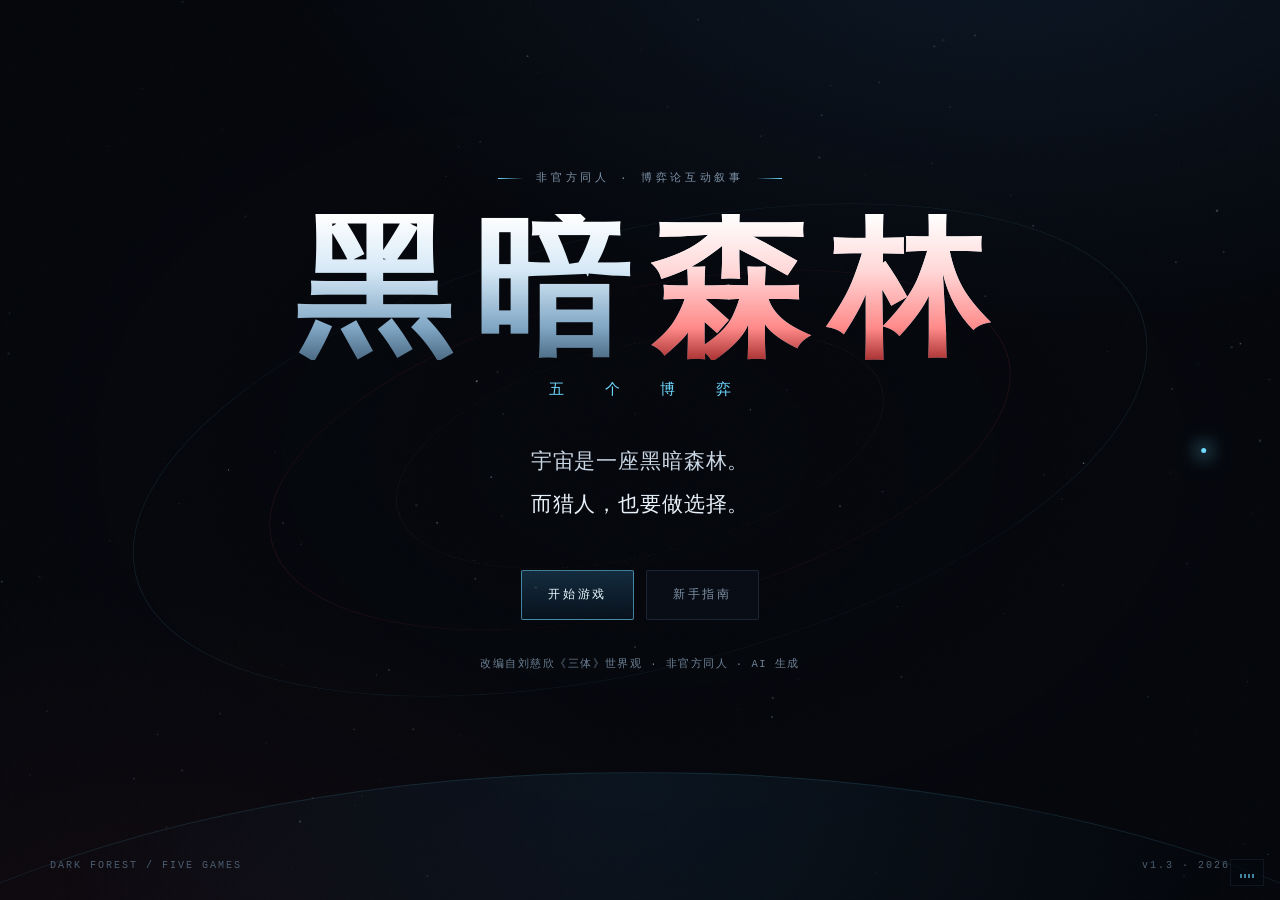
==== dark-forest/index.html @ c21eb66d "refactor: 将游戏移入 dark-forest/ 目录，根目录改为入口" ====
<!DOCTYPE html>
<html lang="zh-CN">
<head>
<meta charset="utf-8">
<meta name="viewport" content="width=device-width, initial-scale=1, viewport-fit=cover">
<meta name="theme-color" content="#04060b">
<meta name="color-scheme" content="dark">
<title>黑暗森林 · 五个博弈</title>
<meta name="description" content="一款以《三体》为背景的博弈论互动叙事游戏。五个章节，五场选择。读过原著会看见另一层，没读过也能玩懂。">
<meta name="generator" content="AI-generated (DeepSeek)">
<meta property="og:type" content="website">
<meta property="og:locale" content="zh_CN">
<meta property="og:title" content="黑暗森林 · 五个博弈">
<meta property="og:description" content="一款以《三体》为背景的博弈论互动叙事游戏。五个章节，五场选择。读过原著会看见另一层，没读过也能玩懂。">
<meta property="og:image" content="screenshots/og.png">
<meta name="twitter:card" content="summary_large_image">
<meta name="twitter:title" content="黑暗森林 · 五个博弈">
<meta name="twitter:description" content="五个章节，五场选择。读过原著，会看见另一层；没读过，也能玩懂。">
<link rel="icon" href="data:image/svg+xml,%3Csvg xmlns='http://www.w3.org/2000/svg' viewBox='0 0 64 64'%3E%3Crect width='64' height='64' fill='%2304060b'/%3E%3Ccircle cx='32' cy='32' r='18' fill='none' stroke='%236fd9ff' stroke-width='2' opacity='.5'/%3E%3Ccircle cx='32' cy='32' r='6' fill='%23ff5d5d'/%3E%3C/svg%3E">
<link rel="stylesheet" href="css/style.css">
</head>
<body>
<canvas id="starfield" aria-hidden="true"></canvas>
<div id="grain" aria-hidden="true"></div>
<div id="app" aria-live="polite"></div>

<button id="sound-toggle" class="sound-toggle" type="button" aria-label="声音设置" title="声音设置" aria-haspopup="dialog" aria-expanded="false">
  <span class="sound-bars" aria-hidden="true"><i></i><i></i><i></i><i></i></span>
  <span class="sound-label">声音</span>
</button>

<noscript><p style="color:#e8f0fa;font:16px/1.8 sans-serif;padding:48px;text-align:center">这个实验需要 JavaScript 才能运行。请在浏览器设置中启用它。</p></noscript>

<script src="js/data.js"></script>
<script src="js/core.js"></script>
<script src="js/handbook.js"></script>
<script src="js/chapters.js"></script>
<script src="js/app.js"></script>
</body>
</html>
---- dark-forest/css/style.css ----
/* =========================================================
   黑暗森林 · 五个博弈
   A game-theory interactive fiction — visual system
   ========================================================= */

:root{
  --bg:#04060b;
  --bg-2:#070b12;
  --panel:rgba(11,17,28,.66);
  --panel-solid:#0b111c;
  --line:rgba(126,170,210,.16);
  --line-strong:rgba(126,190,235,.32);
  --ink:#e9f1fa;
  --ink-2:#b9c8d9;
  --dim:#7f93a8;
  --faint:#4d5e71;
  --cyan:#6fd9ff;
  --cyan-soft:rgba(111,217,255,.14);
  --teal:#5eead4;
  --red:#ff5d5d;
  --red-soft:rgba(255,93,93,.13);
  --gold:#f2c879;
  --gold-soft:rgba(242,200,121,.13);
  --violet:#a78bfa;
  --serif:"Noto Serif SC","Source Han Serif SC","Songti SC","STSong","SimSun",serif;
  --sans:"Inter","HarmonyOS Sans SC","PingFang SC","Microsoft YaHei",system-ui,-apple-system,sans-serif;
  --mono:"JetBrains Mono","SFMono-Regular",Consolas,"Liberation Mono",monospace;
  --shadow:0 24px 80px -30px rgba(0,0,0,.9);
}

*,*::before,*::after{box-sizing:border-box}
html{-webkit-text-size-adjust:100%}
html,body{margin:0;padding:0}
body{
  background:var(--bg);
  color:var(--ink);
  font-family:var(--sans);
  font-size:16px;
  line-height:1.7;
  min-height:100vh;
  overflow-x:hidden;
  -webkit-font-smoothing:antialiased;
  text-rendering:optimizeLegibility;
}
::selection{background:rgba(111,217,255,.28);color:#fff}
button{font:inherit;color:inherit;background:none;border:0;cursor:pointer}
h1,h2,h3,h4,p,blockquote,figure{margin:0}
a{color:var(--cyan);text-decoration:none;border-bottom:1px solid rgba(111,217,255,.3)}
a:hover{border-bottom-color:var(--cyan)}
:focus-visible{outline:2px solid var(--cyan);outline-offset:4px;border-radius:2px}

/* ---------- background ---------- */
#starfield{position:fixed;inset:0;width:100%;height:100%;z-index:0;display:block}
body::before{
  content:"";position:fixed;inset:0;z-index:1;pointer-events:none;
  background:
    radial-gradient(1200px 700px at 78% -10%,rgba(40,90,140,.20),transparent 60%),
    radial-gradient(900px 600px at 12% 108%,rgba(90,30,40,.14),transparent 65%),
    radial-gradient(600px 400px at 50% 50%,rgba(6,10,18,0) 0%,rgba(4,6,11,.55) 100%);
}
#grain{
  position:fixed;inset:-50%;z-index:1;pointer-events:none;opacity:.045;
  background-image:url("data:image/svg+xml,%3Csvg xmlns='http://www.w3.org/2000/svg' width='140' height='140'%3E%3Cfilter id='n'%3E%3CfeTurbulence type='fractalNoise' baseFrequency='.9' numOctaves='3'/%3E%3C/filter%3E%3Crect width='140' height='140' filter='url(%23n)' opacity='.55'/%3E%3C/svg%3E");
  animation:grain 8s steps(6) infinite;
}
@keyframes grain{
  0%{transform:translate(0,0)}20%{transform:translate(-2%,1%)}40%{transform:translate(1%,-2%)}
  60%{transform:translate(-1%,-1%)}80%{transform:translate(2%,2%)}100%{transform:translate(0,0)}
}
#app{position:relative;z-index:2}

/* ---------- primitives ---------- */
.wrap{width:min(1180px,calc(100% - 56px));margin:0 auto}
.screen{min-height:100vh;min-height:100svh;display:flex;flex-direction:column;padding:0 0 56px}
.screen--center{justify-content:center}
.eyebrow{
  font-family:var(--mono);font-size:11px;letter-spacing:.34em;text-transform:uppercase;
  color:var(--dim);display:flex;align-items:center;gap:12px;
}
.eyebrow::before{content:"";width:26px;height:1px;background:linear-gradient(90deg,var(--cyan),transparent)}
.eyebrow--center{justify-content:center}
.eyebrow--center::after{content:"";width:26px;height:1px;background:linear-gradient(270deg,var(--cyan),transparent)}
.rule{height:1px;background:linear-gradient(90deg,var(--line-strong),rgba(126,170,210,0));border:0;margin:22px 0}
.dim{color:var(--dim)}
.mono{font-family:var(--mono);font-variant-numeric:tabular-nums}
.serif{font-family:var(--serif)}
.hl{color:var(--cyan)}
.hl-red{color:var(--red)}
.hl-gold{color:var(--gold)}
.nowrap{white-space:nowrap}

/* ---------- buttons ---------- */
.btn{
  position:relative;display:inline-flex;align-items:center;justify-content:center;gap:10px;
  padding:14px 26px;border:1px solid var(--line-strong);border-radius:2px;
  font-family:var(--mono);font-size:12px;letter-spacing:.22em;text-transform:uppercase;
  color:var(--ink);background:rgba(12,19,30,.5);
  transition:background .25s,border-color .25s,color .25s,transform .2s,box-shadow .25s;
  overflow:hidden;
}
.btn::after{
  content:"";position:absolute;inset:0;background:linear-gradient(90deg,transparent,rgba(111,217,255,.16),transparent);
  transform:translateX(-120%);transition:transform .6s ease;
}
.btn:hover{border-color:var(--cyan);background:rgba(20,40,60,.55);color:#fff;box-shadow:0 0 0 1px rgba(111,217,255,.18),0 12px 40px -18px rgba(111,217,255,.5)}
.btn:hover::after{transform:translateX(120%)}
.btn:active{transform:translateY(1px)}
.btn--primary{border-color:rgba(111,217,255,.55);background:linear-gradient(180deg,rgba(31,74,104,.55),rgba(10,24,38,.65));color:#eaf9ff}
.btn--primary:hover{background:linear-gradient(180deg,rgba(40,100,140,.7),rgba(12,30,48,.8))}
.btn--ghost{border-color:var(--line);color:var(--dim)}
.btn--ghost:hover{color:var(--ink);border-color:var(--line-strong)}
.btn--danger{border-color:rgba(255,93,93,.5);color:#ffd9d9}
.btn--danger:hover{border-color:var(--red);background:rgba(60,16,20,.6);box-shadow:0 0 0 1px rgba(255,93,93,.2),0 12px 40px -18px rgba(255,93,93,.5)}
.btn--sm{padding:10px 18px;font-size:11px;letter-spacing:.16em}
.btn[disabled]{opacity:.35;pointer-events:none}
.btn-row{display:flex;flex-wrap:wrap;gap:12px;align-items:center}

/* =========================================================
   TITLE
   ========================================================= */
.screen--title{position:relative;justify-content:center;overflow:hidden}
.title-orbit{position:absolute;inset:0;pointer-events:none;display:grid;place-items:center;z-index:-1}
.title-orbit i{
  position:absolute;border:1px solid rgba(111,217,255,.10);border-radius:50%;
  width:min(88vw,1040px);aspect-ratio:1;transform:rotate(-14deg) scaleY(.42);
  animation:orbit 46s linear infinite;
}
.title-orbit i:nth-child(2){width:min(66vw,760px);border-color:rgba(255,93,93,.10);animation-duration:34s;animation-direction:reverse}
.title-orbit i:nth-child(3){width:min(44vw,500px);border-style:dashed;border-color:rgba(242,200,121,.10);animation-duration:60s}
.title-orbit b{
  position:absolute;width:5px;height:5px;border-radius:50%;background:var(--cyan);
  box-shadow:0 0 18px 4px rgba(111,217,255,.6);
  animation:orbit 46s linear infinite;
  offset-path:ellipse(44vw 18.5vw at 50% 50%);
}
@keyframes orbit{to{transform:rotate(346deg) scaleY(.42)}}

.title-horizon{
  position:absolute;left:50%;bottom:-58vw;width:150vw;height:68vw;
  transform:translateX(-50%);border-radius:50%;
  border-top:1px solid rgba(111,217,255,.12);
  background:radial-gradient(circle at 50% 0%,rgba(34,82,120,.18),rgba(4,6,11,0) 46%);
  pointer-events:none;z-index:-1;
}

.title-wrap{position:relative;text-align:center;display:flex;flex-direction:column;align-items:center;gap:0}
.game-title{
  font-family:var(--serif);font-weight:600;
  font-size:clamp(58px,13vw,156px);line-height:.94;letter-spacing:.14em;
  margin:26px 0 0;padding-left:.14em;
  background:linear-gradient(180deg,#ffffff 0%,#d7e9f7 38%,#7fa6c4 78%,#4d6b85 100%);
  -webkit-background-clip:text;background-clip:text;color:transparent;
  filter:drop-shadow(0 0 42px rgba(111,217,255,.18));
  animation:titleIn 1.6s cubic-bezier(.16,.84,.24,1) both;
}
.game-title span{display:inline-block}
.game-title span+span{background:linear-gradient(180deg,#fff 0%,#ffd9d9 38%,#ff8a8a 78%,#a33 100%);-webkit-background-clip:text;background-clip:text;color:transparent}
@keyframes titleIn{from{opacity:0;transform:translateY(26px) scale(.985);filter:blur(12px)}to{opacity:1;transform:none;filter:blur(0)}}
.title-cn{
  font-family:var(--mono);font-size:clamp(12px,1.35vw,15px);letter-spacing:1.05em;
  color:var(--cyan);margin-top:18px;padding-left:1.05em;opacity:.9;
  animation:rise .9s .5s both;
}
.title-lead{
  margin-top:36px;font-family:var(--serif);font-size:clamp(16px,1.7vw,21px);
  line-height:2.05;color:#c9d6e4;letter-spacing:.04em;
  animation:rise .9s .68s both;
}
.title-lead b{color:var(--ink);font-weight:500}
.title-wrap .btn-row{margin-top:44px;animation:rise .9s .86s both}
.title-foot{
  margin-top:34px;font-family:var(--mono);font-size:10.5px;letter-spacing:.14em;
  color:#6d8095;line-height:2;animation:rise .9s 1s both;
  display:flex;align-items:center;justify-content:center;flex-wrap:wrap;gap:10px;
}
.title-reset{
  font-family:var(--mono);font-size:9.5px;letter-spacing:.1em;color:var(--faint);
  border-bottom:1px solid rgba(126,170,210,.18);padding:0 0 1px;
  transition:color .2s,border-color .2s;
}
.title-reset:hover{color:var(--dim);border-bottom-color:var(--line-strong)}
.title-version{
  position:absolute;left:0;right:0;bottom:26px;display:flex;justify-content:space-between;
  font-family:var(--mono);font-size:10px;letter-spacing:.2em;color:var(--faint);
}
@keyframes rise{from{opacity:0;transform:translateY(16px)}to{opacity:1;transform:none}}

/* =========================================================
   HUD
   ========================================================= */
.hud{
  position:sticky;top:0;z-index:30;
  display:flex;align-items:center;gap:22px;
  padding:14px 28px;
  background:linear-gradient(180deg,rgba(4,7,12,.92),rgba(4,7,12,.55));
  border-bottom:1px solid var(--line);
  backdrop-filter:blur(14px);-webkit-backdrop-filter:blur(14px);
}
.hud-left{display:flex;align-items:baseline;gap:12px;min-width:0}
.hud-num{font-family:var(--mono);font-size:12px;color:var(--cyan);letter-spacing:.1em}
.hud-title{font-family:var(--serif);font-size:16px;letter-spacing:.14em;white-space:nowrap}
.hud-en{font-family:var(--mono);font-size:9px;letter-spacing:.26em;color:var(--faint);white-space:nowrap}
.hud-mid{display:flex;align-items:center;gap:7px;margin-left:auto}
.pip{width:26px;height:3px;background:rgba(126,170,210,.16);transition:background .4s,box-shadow .4s}
.pip.is-done{background:rgba(111,217,255,.55)}
.pip.is-now{background:var(--cyan);box-shadow:0 0 12px rgba(111,217,255,.8)}
.hud-right{font-family:var(--mono);font-size:10px;letter-spacing:.18em;color:var(--gold);white-space:nowrap}
.hud-right::before{content:"◇ ";color:var(--faint)}

/* =========================================================
   STAGE
   ========================================================= */
.stage{
  width:min(1180px,calc(100% - 56px));margin:30px auto 0;
  display:grid;grid-template-columns:minmax(0,1.32fr) minmax(370px,.92fr);
  gap:22px;align-items:start;flex:1;
}
.stage-main,.stage-side{display:flex;flex-direction:column;gap:18px;min-width:0}
.stage-side .panel{padding:18px 20px}
.stage-side .panel-head{padding-bottom:12px;margin-bottom:14px}
.panel{
  position:relative;background:var(--panel);border:1px solid var(--line);
  box-shadow:var(--shadow);backdrop-filter:blur(12px);-webkit-backdrop-filter:blur(12px);
  padding:20px 22px;
}
.panel::before,.panel::after{content:"";position:absolute;width:10px;height:10px;border:1px solid var(--line-strong);pointer-events:none}
.panel::before{top:-1px;left:-1px;border-right:0;border-bottom:0}
.panel::after{bottom:-1px;right:-1px;border-left:0;border-top:0}
.panel-head{
  display:flex;align-items:center;justify-content:space-between;gap:14px;
  padding-bottom:14px;margin-bottom:16px;border-bottom:1px solid var(--line);
}
.panel-kicker{font-family:var(--mono);font-size:10px;letter-spacing:.3em;color:var(--cyan)}
.panel-meta{font-family:var(--mono);font-size:10px;letter-spacing:.14em;color:var(--faint)}
.panel h4{margin:0 0 12px;font-family:var(--serif);font-size:17px;letter-spacing:.08em;font-weight:500}
.panel-note{font-size:12.5px;color:var(--dim);line-height:1.9}
.panel--flush{padding:0;overflow:hidden}

/* scene strip */
.scene{
  position:relative;background:linear-gradient(180deg,rgba(10,16,26,.72),rgba(5,9,15,.86));
  border:1px solid var(--line);overflow:hidden;min-height:250px;
  display:grid;place-items:center;
}
.scene::after{
  content:"";position:absolute;inset:0;pointer-events:none;
  background:repeating-linear-gradient(0deg,rgba(255,255,255,.022) 0 1px,transparent 1px 3px);
  mix-blend-mode:overlay;
}
.scene svg{width:100%;height:auto;display:block;max-height:330px}
.scene-caption{
  position:absolute;left:18px;bottom:14px;right:18px;display:flex;justify-content:space-between;gap:16px;
  font-family:var(--mono);font-size:9.5px;letter-spacing:.2em;color:var(--dim);z-index:2;
}
.scene-caption b{color:var(--ink-2);font-weight:400}
.scene-tag{
  position:absolute;top:14px;left:18px;font-family:var(--mono);font-size:9px;
  letter-spacing:.24em;color:var(--red);border:1px solid rgba(255,93,93,.35);
  padding:4px 8px;background:rgba(40,8,10,.5);z-index:2;
}
.scene-tag.is-calm{color:var(--teal);border-color:rgba(94,234,212,.3);background:rgba(6,30,28,.5)}

/* radar */
.radar-sweep{transform-origin:200px 150px;animation:sweep 4.5s linear infinite}
@keyframes sweep{to{transform:rotate(360deg)}}
.blip{animation:blip 3.2s ease-in-out infinite}
.blip:nth-child(2){animation-delay:.8s}
.blip:nth-child(3){animation-delay:1.6s}
@keyframes blip{0%,100%{opacity:.28}50%{opacity:1}}

/* =========================================================
   METERS
   ========================================================= */
.meter{margin:0 0 14px}
.meter:last-child{margin-bottom:0}
.meter-top{display:flex;justify-content:space-between;align-items:baseline;gap:10px;margin-bottom:7px}
.meter-top span{font-family:var(--mono);font-size:10px;letter-spacing:.22em;color:var(--dim)}
.meter-top b{font-family:var(--mono);font-size:15px;font-weight:500;letter-spacing:.04em;color:var(--ink);font-variant-numeric:tabular-nums}
.meter-track{position:relative;height:6px;background:rgba(126,170,210,.12);overflow:visible}
.meter-track i{
  position:absolute;inset:0 auto 0 0;width:0;display:block;
  background:linear-gradient(90deg,rgba(111,217,255,.4),var(--cyan));
  transition:width .9s cubic-bezier(.2,.8,.2,1),background .4s;
  box-shadow:0 0 16px rgba(111,217,255,.45);
}
.meter[data-tone="red"] .meter-track i{background:linear-gradient(90deg,rgba(255,93,93,.35),var(--red));box-shadow:0 0 16px rgba(255,93,93,.45)}
.meter[data-tone="gold"] .meter-track i{background:linear-gradient(90deg,rgba(242,200,121,.3),var(--gold));box-shadow:0 0 16px rgba(242,200,121,.4)}
.meter[data-tone="teal"] .meter-track i{background:linear-gradient(90deg,rgba(94,234,212,.3),var(--teal));box-shadow:0 0 16px rgba(94,234,212,.35)}
.meter-track em{
  position:absolute;top:-5px;bottom:-5px;width:1px;background:rgba(255,93,93,.7);
  box-shadow:0 0 10px rgba(255,93,93,.6);
}
.meter-track em::after{
  content:attr(data-label);position:absolute;top:12px;left:50%;transform:translateX(-50%);
  font-family:var(--mono);font-size:8px;letter-spacing:.16em;color:var(--red);white-space:nowrap;
}
.meter.has-marker{margin-bottom:30px}
.meter-row{display:grid;grid-template-columns:1fr 1fr 1fr;gap:0;margin-bottom:4px}
.meter-row .meter{margin:0 0 16px;padding-right:16px;border-right:1px solid rgba(126,170,210,.12)}
.meter-row .meter:last-child{border-right:0;padding-right:0;margin-right:0}
.meter-row .meter-top b{font-size:13px}
.meter-row .meter-top span{font-size:9px;letter-spacing:.12em}
.meter-row .meter.has-marker{margin-bottom:26px}
.meter-row .meter-track em::after{font-size:7px;letter-spacing:.06em;left:0;transform:none}
.meter-legend{display:flex;gap:16px;margin-top:6px;font-family:var(--mono);font-size:9px;letter-spacing:.14em;color:var(--faint)}

/* =========================================================
   CHOICES
   ========================================================= */
.choices{display:flex;flex-direction:column;gap:8px;margin-top:4px}
.choice{
  position:relative;display:grid;grid-template-columns:28px minmax(0,1fr) auto;align-items:center;gap:13px;
  width:100%;text-align:left;padding:11px 14px;border:1px solid var(--line);
  background:rgba(8,14,23,.55);transition:border-color .2s,background .2s,transform .15s;
}
.choice:hover{border-color:rgba(111,217,255,.55);background:rgba(16,30,46,.7);transform:translateX(3px)}
.choice:hover .choice-key{color:var(--cyan);border-color:var(--cyan)}
.choice:active{transform:translateX(3px) scale(.995)}
.choice-key{
  display:grid;place-items:center;width:24px;height:24px;border:1px solid var(--line-strong);
  font-family:var(--mono);font-size:11px;color:var(--dim);transition:color .2s,border-color .2s;
}
.choice-main b{display:block;font-family:var(--serif);font-size:15px;font-weight:500;letter-spacing:.08em;color:var(--ink)}
.choice-main small{display:block;margin-top:2px;font-size:11.5px;line-height:1.55;color:var(--dim)}
.choice-tag{font-family:var(--mono);font-size:9.5px;letter-spacing:.12em;color:var(--faint);white-space:nowrap;text-align:right}
.choice-tag b{display:block;font-size:11px;font-weight:400;color:var(--ink-2);letter-spacing:.04em}
.choice[data-tone="red"]:hover{border-color:rgba(255,93,93,.6);background:rgba(46,14,18,.55)}
.choice[data-tone="red"]:hover .choice-key{color:var(--red);border-color:var(--red)}
.choice[data-tone="gold"]:hover{border-color:rgba(242,200,121,.6);background:rgba(40,32,14,.5)}
.choice[data-tone="gold"]:hover .choice-key{color:var(--gold);border-color:var(--gold)}
.choice[disabled]{opacity:.32;pointer-events:none}
.choice--compact{padding:9px 14px}
.choice--compact .choice-main b{font-size:14px}
.choice--compact .choice-main small{display:inline;margin-left:8px;font-size:11px}
.choice.is-armed{border-color:var(--red);background:rgba(46,10,14,.65);animation:pulseRed 1.2s ease-in-out infinite}
@keyframes pulseRed{0%,100%{box-shadow:0 0 0 0 rgba(255,93,93,.0)}50%{box-shadow:0 0 0 4px rgba(255,93,93,.12)}}

/* =========================================================
   MATRIX
   ========================================================= */
.matrix{width:100%;border-collapse:collapse;font-family:var(--mono);font-size:12px}
.matrix th,.matrix td{border:1px solid var(--line);padding:9px 8px;text-align:center;transition:background .35s,color .35s}
.matrix thead th{font-size:9.5px;letter-spacing:.14em;color:var(--dim);font-weight:400;background:rgba(126,170,210,.04)}
.matrix tbody th{font-size:10px;letter-spacing:.12em;color:var(--dim);font-weight:400;text-align:right;padding-right:12px;background:rgba(126,170,210,.04);white-space:nowrap}
.matrix td{color:var(--ink-2);font-size:13px}
.matrix td b{font-weight:500;color:var(--ink)}
.matrix td.is-pos{color:var(--teal)}
.matrix td.is-neg{color:#ff9d9d}
.matrix td.is-pick{background:rgba(111,217,255,.13);box-shadow:inset 0 0 0 1px rgba(111,217,255,.5)}
.matrix td.is-result{background:rgba(255,93,93,.16);box-shadow:inset 0 0 0 1px rgba(255,93,93,.55)}
.matrix td.is-result.is-pos{background:rgba(94,234,212,.13);box-shadow:inset 0 0 0 1px rgba(94,234,212,.45)}
.matrix-cap{font-family:var(--mono);font-size:9px;letter-spacing:.16em;color:var(--faint);margin-top:10px;text-align:center}

/* =========================================================
   LOG
   ========================================================= */
.log{display:flex;flex-direction:column;gap:0}
.log-line{
  position:relative;padding:10px 0 10px 22px;border-left:1px solid var(--line);
  font-size:13.5px;line-height:1.8;color:var(--ink-2);
}
.log-line::before{
  content:"";position:absolute;left:-3.5px;top:18px;width:6px;height:6px;border-radius:50%;
  background:var(--faint);box-shadow:0 0 0 3px var(--bg);
}
.log-line b{color:var(--ink);font-weight:500}
.log-line.is-you::before{background:var(--cyan);box-shadow:0 0 0 3px var(--bg),0 0 12px rgba(111,217,255,.7)}
.log-line.is-them::before{background:var(--red);box-shadow:0 0 0 3px var(--bg),0 0 12px rgba(255,93,93,.6)}
.log-line.is-sys::before{background:var(--gold)}
.log-line .tag{
  font-family:var(--mono);font-size:9px;letter-spacing:.18em;color:var(--faint);
  display:block;margin-bottom:3px;
}
.log-line .delta{font-family:var(--mono);font-size:11px;letter-spacing:.06em;margin-left:6px}
.log-line .delta.up{color:var(--teal)}
.log-line .delta.down{color:#ff8d8d}
.log-line.is-new{animation:logIn .6s cubic-bezier(.2,.8,.2,1) both}
@keyframes logIn{from{opacity:0;transform:translateX(-8px)}to{opacity:1;transform:none}}
.log-empty{font-family:var(--mono);font-size:10px;letter-spacing:.18em;color:var(--faint);padding:18px 0}
.log-scroll{
  max-height:322px;overflow-y:auto;padding-right:8px;
  scrollbar-width:thin;scrollbar-color:rgba(126,170,210,.25) transparent;
}
.log-scroll::-webkit-scrollbar{width:4px}
.log-scroll::-webkit-scrollbar-thumb{background:rgba(126,170,210,.25);border-radius:2px}
.log-scroll .log-line{padding-top:9px;padding-bottom:9px}

/* =========================================================
   BRIEF
   ========================================================= */
.brief{position:relative;width:min(880px,calc(100% - 56px));margin:0 auto;padding:8vh 0 40px;flex:1}
.brief-num{
  position:absolute;right:-4%;top:-2%;font-family:var(--serif);font-size:clamp(180px,30vw,360px);
  line-height:.8;color:transparent;-webkit-text-stroke:1px rgba(126,170,210,.10);
  pointer-events:none;user-select:none;z-index:-1;
}
.brief-title{
  font-family:var(--serif);font-size:clamp(38px,6vw,64px);font-weight:500;letter-spacing:.14em;
  margin:22px 0 6px;line-height:1.1;
}
.brief-en{font-family:var(--mono);font-size:11px;letter-spacing:.42em;color:var(--dim)}
.epigraph{
  margin:36px 0;padding:22px 0 22px 26px;border-left:1px solid rgba(242,200,121,.5);
  font-family:var(--serif);font-size:clamp(17px,2vw,21px);line-height:2;color:var(--gold);
  letter-spacing:.04em;
}
.epigraph cite{display:block;margin-top:12px;font-family:var(--mono);font-size:10px;letter-spacing:.22em;color:var(--faint);font-style:normal}
.prose p{font-family:var(--serif);font-size:16.5px;line-height:2.15;color:var(--ink-2);margin:0 0 18px;letter-spacing:.02em}
.prose p strong{color:var(--ink);font-weight:500}
.prose p .em{color:var(--cyan)}
.brief-rules{
  margin:32px 0;padding:18px 22px;border:1px dashed rgba(126,170,210,.28);
  background:rgba(8,14,22,.4);display:grid;grid-template-columns:repeat(auto-fit,minmax(180px,1fr));gap:16px;
}
.brief-rules div{font-size:12.5px;line-height:1.7;color:var(--dim)}
.brief-rules b{display:block;font-family:var(--mono);font-size:9.5px;letter-spacing:.2em;color:var(--cyan);margin-bottom:4px;font-weight:400}
.brief-cta{display:flex;align-items:center;gap:20px;margin-top:40px;flex-wrap:wrap}
.brief-cta .hint{font-family:var(--mono);font-size:10px;letter-spacing:.16em;color:var(--faint)}

/* =========================================================
   DEBRIEF
   ========================================================= */
.debrief{width:min(980px,calc(100% - 56px));margin:0 auto;padding:56px 0 40px;flex:1}
.debrief-head{margin-bottom:36px}
.debrief-title{font-family:var(--serif);font-size:clamp(30px,4.4vw,46px);letter-spacing:.1em;line-height:1.3;margin:14px 0 10px}
.ending-card{
  position:relative;border:1px solid var(--line);border-left:2px solid var(--gold);
  background:linear-gradient(180deg,rgba(20,26,36,.6),rgba(8,12,20,.55));
  padding:26px 30px;margin-bottom:44px;
}
.ending-card .label{font-family:var(--mono);font-size:9.5px;letter-spacing:.28em;color:var(--gold);margin-bottom:12px}
.ending-card p{font-family:var(--serif);font-size:16px;line-height:2.1;color:var(--ink-2);margin:0 0 12px}
.ending-card p:last-child{margin-bottom:0}
.ending-card .sign{display:block;margin-top:18px;font-family:var(--mono);font-size:10px;letter-spacing:.2em;color:var(--faint);text-align:right}
.lesson h3{
  font-family:var(--serif);font-size:24px;letter-spacing:.14em;font-weight:500;
  display:flex;align-items:center;gap:16px;margin:44px 0 20px;
}
.lesson h3::after{content:"";flex:1;height:1px;background:linear-gradient(90deg,var(--line-strong),transparent)}
.lesson p{font-size:14.5px;line-height:2;color:var(--ink-2);margin:0 0 14px}
.lesson p b{color:var(--ink);font-weight:600}
.lesson .formula{
  font-family:var(--mono);font-size:13px;letter-spacing:.02em;color:var(--cyan);
  padding:16px 20px;margin:16px 0 18px;border:1px solid var(--line);
  background:rgba(111,217,255,.05);line-height:2;overflow-x:auto;
}
.lesson .aside{
  border-left:1px solid var(--line-strong);padding:4px 0 4px 18px;margin:20px 0;
  font-family:var(--serif);font-size:14px;color:var(--dim);font-style:italic;
}
.split{display:grid;grid-template-columns:1fr 1fr;gap:26px;align-items:start;margin:18px 0 8px}
.concept-grid{display:grid;grid-template-columns:repeat(auto-fill,minmax(220px,1fr));gap:10px;margin-top:18px}
.concept-card{
  border:1px solid var(--line);background:rgba(10,16,25,.55);padding:14px 16px;
  transition:border-color .25s,background .25s;
}
.concept-card:hover{border-color:rgba(111,217,255,.4);background:rgba(14,24,36,.7)}
.concept-card b{display:block;font-family:var(--serif);font-size:14.5px;letter-spacing:.06em;font-weight:500;margin-bottom:2px}
.concept-card small{display:block;font-family:var(--mono);font-size:8.5px;letter-spacing:.18em;color:var(--faint);margin-bottom:8px;text-transform:uppercase}
.concept-card p{font-size:12px;line-height:1.75;color:var(--dim);margin:0}
.debrief-cta{display:flex;justify-content:space-between;align-items:center;gap:20px;margin-top:52px;padding-top:26px;border-top:1px solid var(--line);flex-wrap:wrap}

/* =========================================================
   CODEX
   ========================================================= */
.codex{width:min(920px,calc(100% - 56px));margin:0 auto;padding:72px 0 40px;flex:1}
.codex h2{font-family:var(--serif);font-size:clamp(30px,4vw,44px);letter-spacing:.14em;font-weight:500;margin:16px 0 10px}
.codex-intro{color:var(--dim);font-size:14px;max-width:620px;line-height:2}
.codex-group{margin-top:44px}
.codex-group h3{
  font-family:var(--mono);font-size:10px;letter-spacing:.26em;color:var(--cyan);
  padding-bottom:10px;border-bottom:1px solid var(--line);margin-bottom:4px;font-weight:400;
}
details.concept{border-bottom:1px solid rgba(126,170,210,.09)}
details.concept summary{
  list-style:none;cursor:pointer;padding:15px 4px;display:flex;align-items:baseline;gap:14px;
  transition:color .2s;
}
details.concept summary::-webkit-details-marker{display:none}
details.concept summary:hover{color:var(--cyan)}
details.concept summary .cname{font-family:var(--serif);font-size:16px;letter-spacing:.05em;min-width:130px}
details.concept summary .cen{font-family:var(--mono);font-size:9px;letter-spacing:.14em;color:var(--faint);flex:1}
details.concept summary .cplus{font-family:var(--mono);color:var(--faint);font-size:14px;transition:transform .3s}
details.concept[open] summary .cplus{transform:rotate(45deg);color:var(--cyan)}
details.concept .cbody{padding:0 4px 20px 144px;font-size:13.5px;line-height:1.95;color:var(--dim);animation:rise .4s both}
.codex .back{margin-top:48px}

/* chapter select */
.chapter-list{display:flex;flex-direction:column;gap:1px;background:var(--line);border:1px solid var(--line);margin-top:34px}
.chapter-row{
  display:grid;grid-template-columns:56px minmax(0,1fr) auto 24px;gap:18px;align-items:center;
  padding:20px 24px;background:rgba(9,14,22,.94);text-align:left;transition:background .2s;
}
.chapter-row:hover{background:rgba(16,30,46,.92)}
.chapter-num{font-family:var(--mono);font-size:19px;color:var(--faint);letter-spacing:.06em}
.chapter-main b{display:block;font-family:var(--serif);font-size:19px;letter-spacing:.1em;font-weight:500;color:var(--ink)}
.chapter-main small{display:block;margin-top:4px;font-family:var(--mono);font-size:8.5px;letter-spacing:.16em;color:var(--faint);text-transform:uppercase}
.chapter-state{font-family:var(--mono);font-size:8.5px;letter-spacing:.16em;color:var(--faint);white-space:nowrap}
.chapter-state.is-done{color:var(--teal)}
.chapter-arrow{font-family:var(--mono);font-size:14px;color:var(--faint);transition:transform .2s,color .2s}
.chapter-row:hover .chapter-arrow{transform:translateX(4px);color:var(--cyan)}

/* =========================================================
   REPORT
   ========================================================= */
.report{width:min(980px,calc(100% - 56px));margin:0 auto;padding:64px 0 40px;flex:1}
.report h2{font-family:var(--serif);font-size:clamp(32px,5vw,54px);letter-spacing:.12em;font-weight:500;margin:18px 0 12px;line-height:1.2}
.persona{
  margin:34px 0 40px;padding:34px 36px;border:1px solid var(--line-strong);
  background:linear-gradient(135deg,rgba(20,34,50,.62),rgba(8,12,20,.4));
  position:relative;overflow:hidden;
}
.persona::before{
  content:"";position:absolute;right:-60px;top:-60px;width:240px;height:240px;border-radius:50%;
  background:radial-gradient(circle,rgba(111,217,255,.16),transparent 68%);
}
.persona .plabel{font-family:var(--mono);font-size:9.5px;letter-spacing:.3em;color:var(--cyan)}
.persona .pname{font-family:var(--serif);font-size:clamp(28px,4vw,42px);letter-spacing:.14em;margin:12px 0 14px}
.persona .pdesc{font-size:14px;line-height:2;color:var(--ink-2);max-width:640px}
.stat-grid{display:grid;grid-template-columns:repeat(auto-fit,minmax(150px,1fr));gap:1px;background:var(--line);border:1px solid var(--line)}
.report .stat-grid{grid-template-columns:repeat(4,1fr)}
.stat{background:rgba(8,13,21,.92);padding:18px 20px}
.stat b{display:block;font-family:var(--mono);font-size:24px;font-weight:400;letter-spacing:.02em;color:var(--ink);font-variant-numeric:tabular-nums}
.stat span{display:block;font-family:var(--mono);font-size:9px;letter-spacing:.2em;color:var(--faint);margin-top:6px;text-transform:uppercase}
.report h3{font-family:var(--serif);font-size:22px;letter-spacing:.14em;font-weight:500;margin:52px 0 18px;display:flex;align-items:center;gap:14px}
.report h3::after{content:"";flex:1;height:1px;background:linear-gradient(90deg,var(--line-strong),transparent)}
.reading{display:grid;grid-template-columns:repeat(auto-fit,minmax(250px,1fr));gap:18px}
.reading article{border-left:1px solid var(--line-strong);padding:2px 0 2px 18px}
.reading b{display:block;font-family:var(--serif);font-size:15px;font-weight:500;margin-bottom:4px}
.reading span{font-family:var(--mono);font-size:9px;letter-spacing:.16em;color:var(--faint)}
.reading p{font-size:12.5px;line-height:1.8;color:var(--dim);margin:8px 0 0}
.report .footnote{margin-top:44px;padding-top:20px;border-top:1px solid var(--line);font-size:11.5px;color:var(--faint);line-height:2}

/* =========================================================
   MISC
   ========================================================= */
.sound-toggle{
  position:fixed;right:16px;bottom:14px;z-index:60;display:flex;align-items:center;gap:7px;
  padding:7px 9px;border:1px solid var(--line);background:rgba(6,10,17,.72);
  font-family:var(--mono);font-size:8px;letter-spacing:.16em;color:var(--faint);
  backdrop-filter:blur(8px);transition:color .2s,border-color .2s;opacity:.6;
}
.sound-toggle:hover{color:var(--ink);border-color:var(--line-strong);opacity:1}
.sound-toggle .sound-label{display:none}
.sound-toggle:hover .sound-label{display:inline}
.sound-toggle[aria-expanded="true"]{opacity:1;border-color:var(--line-strong);color:var(--ink)}

.sound-panel{
  position:fixed;right:16px;bottom:58px;z-index:95;
  width:min(286px,calc(100vw - 32px));
  background:rgba(9,14,22,.97);border:1px solid var(--line-strong);
  box-shadow:0 30px 80px -24px rgba(0,0,0,.95);
  padding:14px 16px 16px;display:none;
  animation:rise .2s cubic-bezier(.2,.8,.2,1) both;
}
.sound-panel.is-open{display:block}
.sound-panel:focus{outline:none}
.sp-head{display:flex;align-items:center;justify-content:space-between;margin-bottom:4px}
.sp-title{font-family:var(--mono);font-size:9px;letter-spacing:.22em;color:var(--cyan)}
.sp-close{
  width:26px;height:26px;display:grid;place-items:center;
  border:1px solid var(--line);color:var(--dim);font-size:15px;line-height:1;
}
.sp-close:hover{color:var(--ink);border-color:var(--line-strong)}
.sp-row{
  display:grid;grid-template-columns:32px minmax(0,1fr) 28px;align-items:center;gap:10px;
  margin-top:15px;cursor:pointer;
}
.sp-k{font-family:var(--mono);font-size:9.5px;letter-spacing:.12em;color:var(--dim)}
.sp-v{font-family:var(--mono);font-size:10px;color:var(--ink-2);text-align:right;font-variant-numeric:tabular-nums}
.sound-panel input[type="range"]{
  -webkit-appearance:none;appearance:none;width:100%;height:18px;
  background:transparent;cursor:pointer;
}
.sound-panel input[type="range"]::-webkit-slider-runnable-track{
  height:2px;
  background:linear-gradient(90deg,rgba(111,217,255,.85) 0 var(--p,80%),rgba(126,170,210,.22) var(--p,80%) 100%);
}
.sound-panel input[type="range"]::-webkit-slider-thumb{
  -webkit-appearance:none;width:11px;height:11px;margin-top:-4.5px;border-radius:50%;
  background:var(--cyan);box-shadow:0 0 10px rgba(111,217,255,.65);
}
.sound-panel input[type="range"]::-moz-range-track{
  height:2px;
  background:linear-gradient(90deg,rgba(111,217,255,.85) 0 var(--p,80%),rgba(126,170,210,.22) var(--p,80%) 100%);
}
.sound-panel input[type="range"]::-moz-range-thumb{
  width:11px;height:11px;border:0;border-radius:50%;background:var(--cyan);
  box-shadow:0 0 10px rgba(111,217,255,.65);
}
.sound-panel input[type="range"]:focus-visible{outline:1px solid var(--cyan);outline-offset:4px}
.sp-mute{
  width:100%;margin-top:16px;padding:9px 10px;border:1px solid var(--line);
  font-family:var(--mono);font-size:9px;letter-spacing:.18em;color:var(--dim);
  transition:color .2s,border-color .2s,background .2s;
}
.sp-mute:hover{color:var(--ink);border-color:var(--line-strong)}
.sp-mute.is-muted{color:#ff9d9d;border-color:rgba(255,93,93,.45);background:rgba(46,12,16,.4)}
.sp-note{font-size:10.5px;line-height:1.75;color:var(--faint);margin:12px 0 0}
.sound-bars{display:flex;align-items:flex-end;gap:2px;height:11px}
.sound-bars i{width:2px;background:var(--cyan);height:4px;transition:height .2s;opacity:.5}
.sound-toggle.is-on .sound-bars i{animation:eq 1.1s ease-in-out infinite;opacity:1}
.sound-toggle.is-on .sound-bars i:nth-child(2){animation-delay:.15s}
.sound-toggle.is-on .sound-bars i:nth-child(3){animation-delay:.3s}
.sound-toggle.is-on .sound-bars i:nth-child(4){animation-delay:.45s}
@keyframes eq{0%,100%{height:4px}50%{height:11px}}
.sound-toggle.is-off .sound-bars i{height:2px;opacity:.28}

.fade{animation:fade .7s ease both}
@keyframes fade{from{opacity:0}to{opacity:1}}
.stagger>*{animation:rise .65s cubic-bezier(.2,.8,.2,1) both}
.stagger>*:nth-child(1){animation-delay:.02s}
.stagger>*:nth-child(2){animation-delay:.08s}
.stagger>*:nth-child(3){animation-delay:.14s}
.stagger>*:nth-child(4){animation-delay:.2s}
.stagger>*:nth-child(5){animation-delay:.26s}
.stagger>*:nth-child(6){animation-delay:.32s}
.stagger>*:nth-child(7){animation-delay:.38s}
.stagger>*:nth-child(8){animation-delay:.44s}

.toast{
  position:fixed;left:50%;bottom:34px;transform:translateX(-50%) translateY(20px);
  z-index:80;padding:12px 22px;border:1px solid var(--line-strong);
  background:rgba(8,14,23,.95);font-family:var(--mono);font-size:11px;letter-spacing:.12em;
  color:var(--ink-2);opacity:0;pointer-events:none;transition:opacity .3s,transform .3s;
  box-shadow:0 20px 60px -20px rgba(0,0,0,.9);
}
.toast.is-on{opacity:1;transform:translateX(-50%) translateY(0)}

/* reveal animation for simultaneous moves */
.reveal-row{display:grid;grid-template-columns:1fr auto 1fr;align-items:center;gap:14px;margin:10px 0 16px}
.reveal-side{
  border:1px solid var(--line);padding:16px 12px;text-align:center;background:rgba(8,14,22,.6);
}
.reveal-side small{display:block;font-family:var(--mono);font-size:8.5px;letter-spacing:.2em;color:var(--faint);margin-bottom:6px}
.reveal-side b{font-family:var(--serif);font-size:20px;letter-spacing:.12em;font-weight:500}
.reveal-side.is-you{border-color:rgba(111,217,255,.45)}
.reveal-side.is-you b{color:var(--cyan)}
.reveal-side.is-them{border-color:rgba(255,93,93,.35)}
.reveal-side.is-them b{color:#ff9d9d}
.reveal-vs{font-family:var(--mono);font-size:10px;letter-spacing:.2em;color:var(--faint)}

/* signal waveform */
.wave{display:flex;align-items:center;justify-content:center;gap:3px;height:64px;padding:0 24px}
.wave i{display:block;width:3px;background:var(--cyan);opacity:.6;height:10px;border-radius:1px;animation:waveA 1.6s ease-in-out infinite}
@keyframes waveA{0%,100%{height:8px;opacity:.35}50%{height:var(--h,32px);opacity:.95}}

/* plan bars */
.prediction{margin:14px 0 0}
.prow{display:grid;grid-template-columns:56px 1fr 40px;align-items:center;gap:10px;margin-bottom:7px}
.prow span{font-family:var(--mono);font-size:9.5px;letter-spacing:.1em;color:var(--dim)}
.prow .ptrack{height:4px;background:rgba(126,170,210,.12);position:relative}
.prow .ptrack i{position:absolute;inset:0 auto 0 0;background:var(--violet);transition:width .6s;box-shadow:0 0 10px rgba(167,139,250,.4)}
.prow b{font-family:var(--mono);font-size:10px;font-weight:400;color:var(--ink-2);text-align:right}

/* =========================================================
   CHAPTER-SPECIFIC
   ========================================================= */
.bigbtn{animation:btnPulse 2.6s ease-in-out infinite;transform-origin:201px 150px}
@keyframes btnPulse{0%,100%{opacity:.82}50%{opacity:1}}

.lesson h4{
  font-family:var(--serif);font-size:17px;letter-spacing:.1em;font-weight:500;
  margin:32px 0 12px;color:var(--ink);
}
.lesson h4::before{content:"§ ";font-family:var(--mono);font-size:12px;color:var(--faint)}

/* belief (ch3) */
.belief{margin:2px 0 12px}
.belief-bar{height:8px;background:rgba(255,93,93,.32);position:relative;overflow:hidden}
.belief-bar i{
  display:block;height:100%;background:linear-gradient(90deg,rgba(94,234,212,.45),var(--teal));
  transition:width .8s cubic-bezier(.2,.8,.2,1);box-shadow:0 0 14px rgba(94,234,212,.45);
}
.belief-labels{display:flex;justify-content:space-between;margin-top:7px;font-family:var(--mono);font-size:9px;letter-spacing:.14em;color:var(--dim)}
.bayes{border:1px solid var(--line);background:rgba(111,217,255,.035);padding:10px 12px;margin-top:6px}
.bayes-row{display:flex;justify-content:space-between;gap:10px;font-family:var(--mono);font-size:9.5px;letter-spacing:.05em;color:var(--faint);padding:3px 0}
.bayes-row b{color:var(--ink-2);font-weight:400;font-variant-numeric:tabular-nums}
.bayes-calc{
  margin-top:8px;padding-top:8px;border-top:1px dashed rgba(126,170,210,.18);
  font-family:var(--mono);font-size:10px;color:var(--dim);letter-spacing:.02em;line-height:1.7;
}
.bayes-calc b{color:var(--cyan)}
.obs-list{display:flex;flex-wrap:wrap;gap:6px;margin-bottom:12px}
.obs-chip{
  font-family:var(--mono);font-size:9px;letter-spacing:.08em;color:var(--ink-2);
  border:1px solid var(--line);padding:4px 8px;background:rgba(8,14,22,.5);
}

/* finale */
.screen .brief .scene{width:100%}

/* ch5 — threshold public good */
.c5-event{
  font-family:var(--serif);font-size:13px;line-height:1.95;color:var(--ink-2);
  border-left:2px solid rgba(242,200,121,.45);padding:2px 0 2px 14px;margin:0 0 16px;
}
.c5-table{border:1px solid var(--line);background:rgba(8,13,21,.55)}
.c5-tr{
  display:grid;grid-template-columns:30px repeat(5,1fr) 52px;gap:6px;align-items:center;
  padding:8px 10px;border-bottom:1px solid rgba(126,170,210,.08);
  font-family:var(--mono);font-size:12px;text-align:center;color:var(--ink-2);
}
.c5-tr:last-child{border-bottom:0}
.c5-head{font-size:8.5px;letter-spacing:.1em;color:var(--faint);background:rgba(126,170,210,.045)}
.c5-tr span:first-child{font-size:9px;color:var(--faint)}
.c5-tr .is-you{color:var(--cyan);font-weight:500}
.c5-tr .is-cum{color:var(--gold);font-weight:500}
.c5-tr.is-last{background:rgba(242,200,121,.055)}
.c5-retain{
  display:flex;justify-content:space-between;align-items:baseline;
  margin-top:2px;padding-top:12px;border-top:1px solid var(--line);
}
.c5-retain span{font-family:var(--mono);font-size:9px;letter-spacing:.18em;color:var(--dim)}
.c5-retain b{font-family:var(--mono);font-size:22px;font-weight:400;color:var(--gold);font-variant-numeric:tabular-nums}
.c5-retain b small{font-size:10px;color:var(--faint);letter-spacing:.06em}
.c5-result{display:grid;grid-template-columns:1fr 1fr;gap:1px;background:var(--line);border:1px solid var(--line);margin-bottom:14px}
.c5-result div{background:rgba(9,14,22,.92);padding:10px 12px}
.c5-result span{display:block;font-family:var(--mono);font-size:8.5px;letter-spacing:.16em;color:var(--faint);margin-bottom:4px}
.c5-result b{font-family:var(--mono);font-size:20px;font-weight:400;color:var(--gold);font-variant-numeric:tabular-nums}

/* =========================================================
   HANDBOOK / TERMS
   ========================================================= */
.hud-help{
  width:26px;height:26px;flex:0 0 auto;display:grid;place-items:center;margin-left:-6px;
  border:1px solid var(--line-strong);border-radius:50%;
  font-family:var(--mono);font-size:11px;color:var(--dim);
  transition:color .2s,border-color .2s,background .2s;
}
.hud-help:hover{color:var(--cyan);border-color:var(--cyan);background:rgba(111,217,255,.08)}

.term{
  font:inherit;line-height:inherit;letter-spacing:inherit;color:var(--gold);
  background:none;border:0;border-bottom:1px dashed rgba(242,200,121,.5);
  padding:0;cursor:help;transition:color .2s,border-color .2s;
}
.term:hover{color:#ffe4a8;border-bottom-color:var(--gold)}

.term-pop{
  position:fixed;z-index:130;background:#0b111c;border:1px solid var(--line-strong);
  box-shadow:0 30px 80px -24px rgba(0,0,0,.95);padding:14px 16px;
  animation:rise .22s cubic-bezier(.2,.8,.2,1) both;
}
.term-pop-head{display:flex;align-items:baseline;gap:8px;margin-bottom:6px}
.term-pop-head b{font-family:var(--serif);font-size:15px;font-weight:500;color:var(--ink);letter-spacing:.04em}
.term-pop-head span{font-family:var(--mono);font-size:7.5px;letter-spacing:.12em;color:var(--faint);text-transform:uppercase}
.term-pop p{font-size:12.5px;line-height:1.8;color:var(--ink-2);margin:0 0 10px}
.term-pop-link{
  font-family:var(--mono);font-size:9px;letter-spacing:.1em;color:var(--cyan);
  border-bottom:1px solid rgba(111,217,255,.3);padding:0 0 2px;
}
.term-pop-link:hover{border-bottom-color:var(--cyan)}
.term-pop.is-sheet{
  left:0!important;right:0;bottom:0;top:auto!important;width:auto!important;
  border-left:0;border-right:0;border-bottom:0;padding:18px 20px 26px;
  box-shadow:0 -20px 60px -20px rgba(0,0,0,.9);
}

.brief-note{
  margin:0 0 26px;border:1px dashed rgba(126,170,210,.22);
  background:rgba(8,14,22,.4);padding:0 18px;
}
.brief-note summary{
  list-style:none;cursor:pointer;padding:12px 0;
  font-family:var(--mono);font-size:10px;letter-spacing:.14em;color:var(--dim);
}
.brief-note summary::-webkit-details-marker{display:none}
.brief-note summary::before{content:"+ ";color:var(--cyan)}
.brief-note[open] summary::before{content:"− "}
.brief-note summary:hover{color:var(--ink-2)}
.brief-note p{
  margin:0 0 14px;font-family:var(--serif);font-size:13.5px;line-height:2;color:var(--ink-2);
}

.handbook{position:fixed;inset:0;z-index:110;display:none;place-items:center;padding:24px}
.handbook.is-open{display:grid}
.handbook-backdrop{position:absolute;inset:0;background:rgba(2,4,8,.84);backdrop-filter:blur(8px);-webkit-backdrop-filter:blur(8px)}
.handbook-panel{
  position:relative;width:min(940px,100%);max-height:min(88vh,900px);
  display:flex;flex-direction:column;background:#080d16;
  border:1px solid var(--line-strong);box-shadow:0 40px 120px -40px #000;
  animation:rise .35s cubic-bezier(.2,.8,.2,1) both;
}
.handbook-panel:focus{outline:none}
.hb-head{
  display:flex;align-items:center;justify-content:space-between;gap:16px;
  padding:12px 18px;border-bottom:1px solid var(--line);background:rgba(10,16,26,.92);
}
.hb-tabs{display:flex;gap:4px}
.hb-tab{
  padding:9px 16px;border:1px solid transparent;
  font-family:var(--mono);font-size:10px;letter-spacing:.18em;color:var(--dim);
  transition:color .2s,border-color .2s,background .2s;
}
.hb-tab:hover{color:var(--ink)}
.hb-tab.is-on{color:var(--cyan);border-color:rgba(111,217,255,.35);background:rgba(111,217,255,.07)}
.hb-close{
  width:34px;height:34px;display:grid;place-items:center;flex:0 0 auto;
  border:1px solid var(--line);color:var(--dim);font-size:18px;line-height:1;
}
.hb-close:hover{color:var(--ink);border-color:var(--line-strong)}
.hb-body{
  overflow-y:auto;padding:34px 40px 48px;scrollbar-width:thin;
  scrollbar-color:rgba(126,170,210,.25) transparent;
}
.hb-lead{
  font-family:var(--serif);font-size:16.5px;line-height:2;color:var(--ink-2);
  max-width:720px;margin:0 0 30px;
}
.hb-rules{display:grid;grid-template-columns:repeat(auto-fit,minmax(220px,1fr));gap:14px}
.hb-rule{border:1px solid var(--line);padding:18px 18px 16px;background:rgba(10,16,26,.55)}
.hb-rule-num{font-family:var(--mono);font-size:9px;letter-spacing:.2em;color:var(--cyan);opacity:.7}
.hb-rule h3{font-family:var(--serif);font-size:17px;font-weight:500;letter-spacing:.1em;margin:6px 0 8px}
.hb-rule p{font-size:12.5px;line-height:1.85;color:var(--dim);margin:0}
.hb-h{
  font-family:var(--serif);font-size:19px;letter-spacing:.12em;font-weight:500;
  margin:40px 0 16px;display:flex;align-items:baseline;gap:12px;
}
.hb-h small{font-family:var(--mono);font-size:8px;letter-spacing:.18em;color:var(--faint);font-weight:400}
.hb-timeline{display:flex;flex-direction:column;border-top:1px solid var(--line)}
.hb-time{display:grid;grid-template-columns:44px 1fr;gap:16px;padding:14px 0;border-bottom:1px solid rgba(126,170,210,.1)}
.hb-time-n{font-family:var(--mono);font-size:12px;color:var(--cyan);opacity:.8}
.hb-time b{display:block;font-family:var(--serif);font-size:15px;font-weight:500;letter-spacing:.06em;margin-bottom:3px}
.hb-time p{font-size:12.5px;line-height:1.8;color:var(--dim);margin:0}
.hb-terms .concept .cbody,.hb-group .concept .cbody{padding-left:0}
.hb-terms .cname{min-width:110px}
details.concept .cbody p{margin:0 0 10px}
details.concept .cbody p:last-child{margin-bottom:0}
.cformula{
  font-family:var(--mono);font-size:11.5px;line-height:1.95;color:var(--cyan);
  border:1px solid rgba(111,217,255,.16);background:rgba(111,217,255,.045);
  padding:10px 14px;margin:12px 0;overflow-x:auto;
}
.cformula span{font-size:10px}
.cblock{border-left:2px solid rgba(242,200,121,.45);padding:0 0 0 14px;margin:14px 0}
.cblock b{
  display:block;font-family:var(--mono);font-size:8.5px;letter-spacing:.2em;
  color:var(--gold);margin-bottom:4px;font-weight:400;
}
.cblock p{font-size:12.5px;line-height:1.9;color:var(--dim);margin:0}
.cblock--warn{border-left-color:rgba(255,93,93,.45)}
.cblock--warn b{color:#ff9d9d}
.hb-basics{display:grid;grid-template-columns:repeat(auto-fit,minmax(180px,1fr));gap:12px;margin-bottom:8px}
.hb-basic{border:1px solid var(--line);padding:14px 16px;background:rgba(10,16,26,.5)}
.hb-basic b{display:block;font-family:var(--serif);font-size:15px;font-weight:500;letter-spacing:.08em;margin-bottom:5px;color:var(--gold)}
.hb-basic p{font-size:12px;line-height:1.75;color:var(--dim);margin:0}
.hb-group h5{
  font-family:var(--mono);font-size:9.5px;letter-spacing:.22em;color:var(--cyan);
  margin:30px 0 4px;padding-bottom:8px;border-bottom:1px solid var(--line);font-weight:400;
}
.hb-controls{display:grid;grid-template-columns:1fr 1fr;gap:14px}
.hb-control{border-left:1px solid var(--line-strong);padding:2px 0 2px 16px}
.hb-control b{display:block;font-family:var(--serif);font-size:15px;font-weight:500;letter-spacing:.06em;margin-bottom:5px}
.hb-control p{font-size:12.5px;line-height:1.85;color:var(--dim);margin:0}
.hb-tip{margin-top:30px;border:1px dashed rgba(242,200,121,.3);padding:18px 20px;background:rgba(40,32,14,.25)}
.hb-tip b{font-family:var(--serif);font-size:15px;color:var(--gold);font-weight:500}
.hb-tip p{font-size:13px;line-height:1.9;color:var(--ink-2);margin:6px 0 0}
.hb-note{font-size:12px;line-height:1.9;color:var(--faint);margin:22px 0 0}

/* =========================================================
   RESPONSIVE
   ========================================================= */
@media (max-width:960px){
  .stage{grid-template-columns:1fr;gap:16px}
  .stage-side{order:-1}
  .hud{flex-wrap:wrap;gap:10px 18px;padding:12px 18px}
  .hud-mid{order:3;margin-left:0;width:100%}
  .hud-right{margin-left:auto}
  .split{grid-template-columns:1fr;gap:18px}
  .brief{padding-top:6vh}
  .debrief,.codex,.report{padding-top:42px}
  .wrap,.stage,.brief,.debrief,.codex,.report{width:calc(100% - 36px)}
  details.concept .cbody{padding-left:4px}
  .ending-card{padding:22px}
}
@media (max-width:600px){
  body{font-size:15px}
  .game-title{letter-spacing:.08em;padding-left:.08em}
  .title-cn{letter-spacing:.6em;padding-left:.6em}
  .title-foot{font-size:10px;letter-spacing:.08em}
  .log-scroll{max-height:260px}
  .hud-en{display:none}
  .handbook{padding:0}
  .handbook-panel{width:100%;height:100vh;max-height:100vh;border:0}
  .hb-body{padding:24px 18px 44px}
  .hb-tab{padding:8px 10px;font-size:9px;letter-spacing:.08em}
  .hb-tip{padding:14px 16px}
  .hb-time{grid-template-columns:34px 1fr;gap:10px}
  .hb-controls{grid-template-columns:1fr}
  .panel{padding:16px}
  .choice{grid-template-columns:24px 1fr;gap:10px}
  .choice-tag{grid-column:2;text-align:left;margin-top:2px}
  .matrix th,.matrix td{padding:7px 5px;font-size:11.5px}
  .concept-grid{grid-template-columns:1fr}
  .stat-grid{grid-template-columns:1fr 1fr}
  .report .stat-grid{grid-template-columns:1fr 1fr}
  .reveal-side b{font-size:16px}
  .c5-tr{grid-template-columns:22px repeat(5,1fr) 38px;font-size:10px;padding:6px 5px;gap:3px}
  .c5-head{font-size:6.8px;letter-spacing:0}
  .chapter-row{grid-template-columns:34px minmax(0,1fr) 20px;gap:12px;padding:16px 14px}
  .chapter-state{display:none}
  .chapter-main b{font-size:16px}
}

@media (prefers-reduced-motion:reduce){
  *,*::before,*::after{animation-duration:.001ms!important;animation-iteration-count:1!important;transition-duration:.001ms!important}
  .title-orbit{display:none}
}
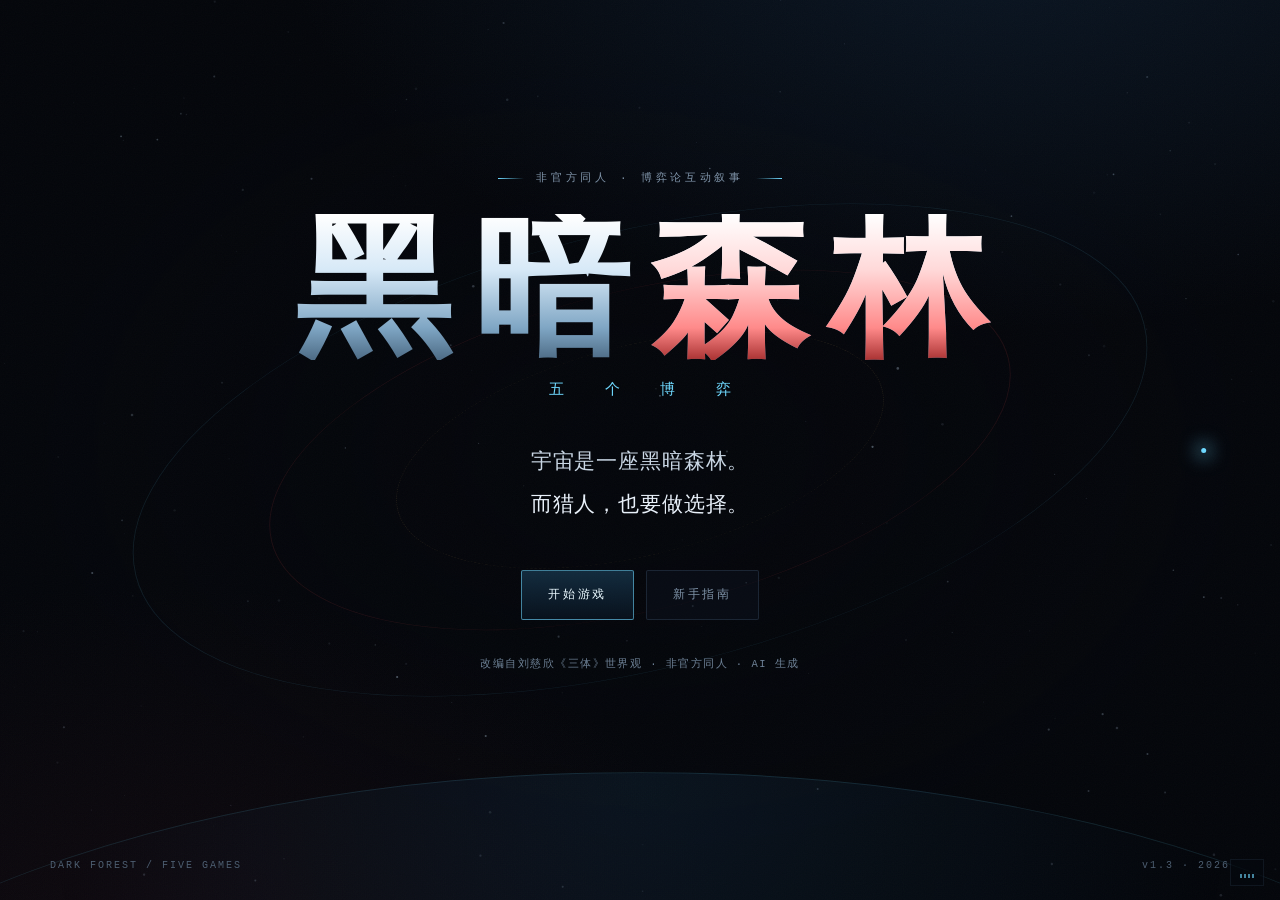
==== commit fe8f5143: "feat: 为第 1/4/5 章加入可交互 3D 全息场景" ====
--- a/dark-forest/index.html
+++ b/dark-forest/index.html
@@ -34,6 +34,7 @@
 <script src="js/data.js"></script>
 <script src="js/core.js"></script>
 <script src="js/handbook.js"></script>
+<script src="js/hologram.js"></script>
 <script src="js/chapters.js"></script>
 <script src="js/app.js"></script>
 </body>
--- a/dark-forest/css/style.css
+++ b/dark-forest/css/style.css
@@ -259,6 +259,23 @@
   padding:4px 8px;background:rgba(40,8,10,.5);z-index:2;
 }
 .scene-tag.is-calm{color:var(--teal);border-color:rgba(94,234,212,.3);background:rgba(6,30,28,.5)}
+
+/* interactive 3d hologram scenes */
+.scene--3d{display:block;min-height:330px;padding:0}
+.scene--3d canvas{
+  display:block;width:100%;height:330px;cursor:grab;touch-action:none;outline:none;
+}
+.scene--3d canvas.is-dragging{cursor:grabbing}
+.scene--3d canvas:focus-visible{outline:1px solid rgba(111,217,255,.55);outline-offset:-2px}
+.holo-hint{
+  position:absolute;right:16px;bottom:38px;z-index:2;pointer-events:none;
+  font-family:var(--mono);font-size:8px;letter-spacing:.16em;color:var(--faint);opacity:.6;
+}
+@media (max-width:600px){
+  .scene--3d{min-height:292px}
+  .scene--3d canvas{height:292px}
+  .holo-hint{font-size:7px;right:12px;bottom:36px}
+}
 
 /* radar */
 .radar-sweep{transform-origin:200px 150px;animation:sweep 4.5s linear infinite}
